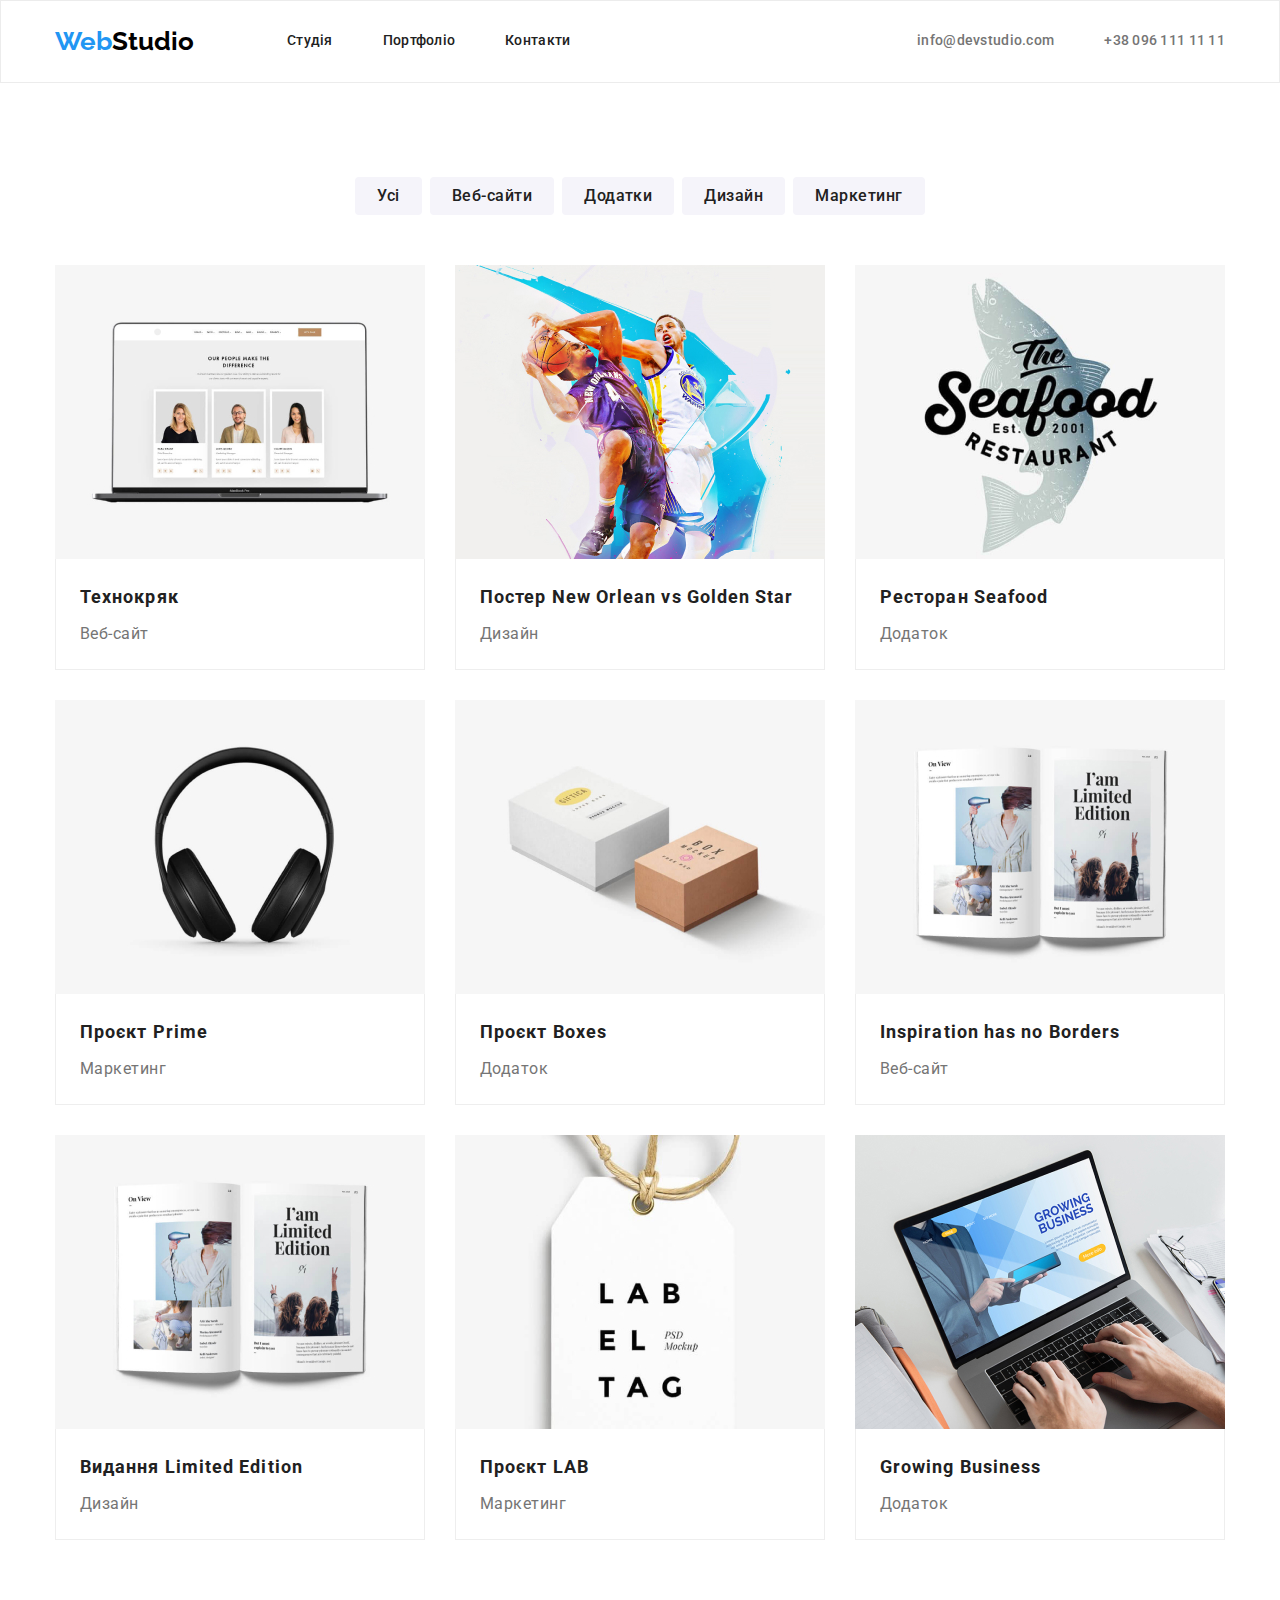
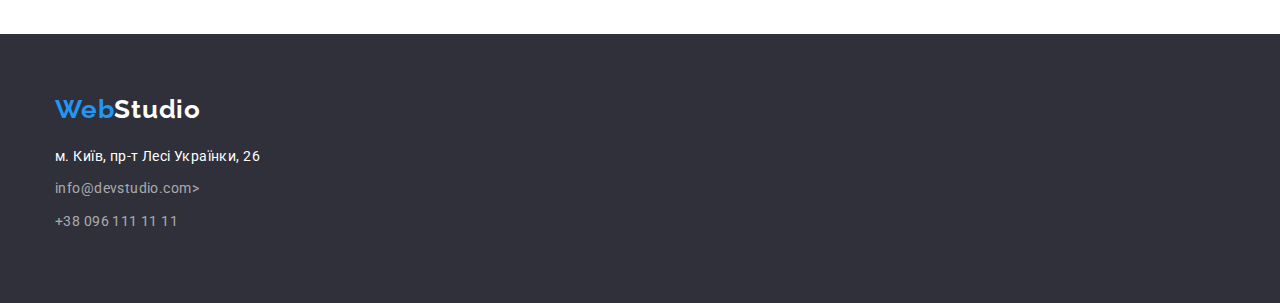
==== portfolio.html @ bd8b51ce "Clone repozitory hm3" ====
<!DOCTYPE html>
<html lang="uk">
  <head>
    <meta charset="UTF-8" />
    <meta http-equiv="X-UA-Compatible" content="IE=edge" />
    <meta name="viewport" content="width=device-width, initial-scale=1.0" />
    <title>Document</title>
    <link
      rel="stylesheet"
      href="https://cdnjs.cloudflare.com/ajax/libs/modern-normalize/1.1.0/modern-normalize.min.css"
    />
    <link rel="stylesheet" href="./css/styles.css" />
    <link rel="preconnect" href="https://fonts.googleapis.com" />
    <link rel="preconnect" href="https://fonts.gstatic.com" crossorigin />

    <link
      href="https://fonts.googleapis.com/css2?family=Raleway:wght@700&family=Roboto:wght@400;500;700;900&display=swap"
      rel="stylesheet"
    />
  </head>

  <body class="body-portfolio">
    <header class="header-portfolio">
      <div class="container">
        <div class="header-container">
          <nav class="header-nav">
            <a class="logo-link" href="#"><span class="logoweb">Web</span>Studio </a>
            <ul class="nav-links">
              <li>
                <a class="nav-link" href="./index.html">Студія</a>
              </li>
              <li>
                <a class="nav-link" href="./portfolio.html">Портфоліо</a>
              </li>
              <li>
                <a class="nav-link" href="#">Контакти</a>
              </li>
            </ul>
          </nav>

          <ul class="contact-links">
            <li><a class="contact-link" href="info@devstudio.com">info@devstudio.com</a></li>
            <li><a class="contact-link" href="tel:+380961111111">+38 096 111 11 11</a></li>
          </ul>
        </div>
      </div>
    </header>
    <main>
      <section class="section-portfolio">
        <div class="container">
          <ul class="list-buttons-portfolio">
            <li><button type="button" class="button-portfolio">Усі</button></li>
            <li><button type="button" class="button-portfolio">Веб-сайти</button></li>
            <li><button type="button" class="button-portfolio">Додатки</button></li>
            <li><button type="button" class="button-portfolio">Дизайн</button></li>
            <li><button type="button" class="button-portfolio">Маркетинг</button></li>
          </ul>

          <ul class="list-portfolio-box">
            <li class="porfolio-box">
              <a href="#1" title="Розробка веб-сайтів">
                <img src="./images/portfolio.image/web-site.jpg" alt="Ноутбук із сайтом" />
              </a>
              <div class="portfolio-text">
                <h2 class="portfolio-title">Технокряк</h2>
                <p class="portfolio-paragraph">Веб-сайт</p>
              </div>
            </li>

            <li class="porfolio-box">
              <a href="#2" title="Дизайн">
                <img
                  src="./images/portfolio.image/design.jpg"
                  alt="Постер New Orlean vs Golden Star"
                />
              </a>
              <div class="portfolio-text">
                <h2 class="portfolio-title">Постер New Orlean vs Golden Star</h2>
                <p class="portfolio-paragraph">Дизайн</p>
              </div>
            </li>

            <li class="porfolio-box">
              <a href="#3" title="Додаток">
                <img src="./images/portfolio.image/addition.jpg" alt="Ресторан Морська Їжа" />
              </a>
              <div class="portfolio-text">
                <h2 class="portfolio-title">Ресторан Seafood</h2>
                <p class="portfolio-paragraph">Додаток</p>
              </div>
            </li>

            <li class="porfolio-box">
              <a href="#4" title="Маркетинг">
                <img src="./images/portfolio.image/marketing.jpg" alt="Навушники" />
              </a>
              <div class="portfolio-text">
                <h2 class="portfolio-title">Проєкт Prime</h2>
                <p class="portfolio-paragraph">Маркетинг</p>
              </div>
            </li>

            <li class="porfolio-box">
              <a href="#5" title="Додаток">
                <img src="./images/portfolio.image/addition2.jpg" alt="Дві коробки" />
              </a>
              <div class="portfolio-text">
                <h2 class="portfolio-title">Проєкт Boxes</h2>
                <p class="portfolio-paragraph">Додаток</p>
              </div>
            </li>

            <li class="porfolio-box">
              <a href="#6" title="Веб-сайт">
                <img src="./images/portfolio.image/design2.jpg" alt="Монітор із сайтом" />
              </a>
              <div class="portfolio-text">
                <h2 class="portfolio-title">Inspiration has no Borders</h2>
                <p class="portfolio-paragraph">Веб-сайт</p>
              </div>
            </li>

            <li class="porfolio-box">
              <a href="#7" title="Дизайн">
                <img src="./images/portfolio.image/design2.jpg" alt="Відкритий журнал" />
              </a>
              <div class="portfolio-text">
                <h2 class="portfolio-title">Видання Limited Edition</h2>
                <p class="portfolio-paragraph">Дизайн</p>
              </div>
            </li>

            <li class="porfolio-box">
              <a href="#8" title="Маркетинг">
                <img src="./images/portfolio.image/marketing2.jpg" alt="Бірка LAB" />
              </a>
              <div class="portfolio-text">
                <h2 class="portfolio-title">Проєкт LAB</h2>
                <p class="portfolio-paragraph">Маркетинг</p>
              </div>
            </li>

            <li class="porfolio-box">
              <a href="#9" title="Додаток">
                <img
                  src="./images/portfolio.image/addition3.jpg"
                  alt="Відкритий ноутбук із сайтом"
                />
              </a>
              <div class="portfolio-text">
                <h2 class="portfolio-title">Growing Business</h2>
                <p class="portfolio-paragraph">Додаток</p>
              </div>
            </li>
          </ul>
        </div>
      </section>
    </main>
    <footer>
      <div class="container">
        <div class="container-footer">
          <a class="logo-link-footer" href="#"><span class="logoweb-footer">Web</span>Studio </a>
          <ul class="contact-links-footer">
            <li class="link-address">м. Київ, пр-т Лесі Українки, 26</li>
            <li class="contact-link-footer">info@devstudio.com></li>
            <li class="contact-link-footer">+38 096 111 11 11</li>
          </ul>
        </div>
      </div>
    </footer>
  </body>
</html>
---- css/styles.css ----
:root {
  --color-primary: #212121;
  --color-backgorund: #f5f4fa;
  --color-brand: #2f303a;
  --color-text: #757575;
  --color-backgorund2: #f5f5f5;
}
h1,
h2,
h3,
h4,
h5,
h6,
p,
ul {
  margin: 0;
  padding: 0;
}

*,
*::before,
*::after {
  box-sizing: border-box;
}
img {
  display: block;
  max-width: 100%;
  height: auto;
}

body {
  color: var(--color-primary);
  font-family: 'Roboto', sans-serif;
  font-size: 16px;
  font-weight: 400;
  background-color: #fff;
}
section {
  padding: 94px 0;
}

.container {
  width: 100%;
  max-width: 1200px;
  padding: 0 15px;
  margin: 0 auto;
}
header {
  padding: 25px 0;
  background-color: #fff;
}
.header-container {
  display: flex;
  align-items: center;
  justify-content: space-between;
}
.header-nav {
  display: flex;
  flex-grow: 1;
  align-items: center;
}

.logo-link {
  color: #000000;
  font-family: 'Raleway', sans-serif;
  font-weight: 700;
  font-size: 26px;
  line-height: 1.19;
  text-decoration: none;
}
.logoweb {
  color: #2196f3;
}
.nav-links {
  display: flex;
  gap: 50px;
  margin-left: 93px;

  font-weight: 500;
  font-size: 14px;
  line-height: 1.14;
  letter-spacing: 0.02em;
  list-style-type: none;
}

.nav-link {
  color: var(--color-primary);
  text-decoration: none;
}

.nav-links .nav-link:hover {
  color: #2196f3;
}
.nav-links .nav-link:focus {
  color: #2196f3;
}
.contact-links {
  display: flex;
  gap: 50px;
  font-weight: 500;
  font-size: 14px;
  line-height: 1.14;
  letter-spacing: 0.02em;
  list-style-type: none;
}
.contact-link {
  color: var(--color-text);
  text-decoration: none;
}
.contact-links .contact-link:hover {
  color: #2196f3;
}
.contact-links .contact-link:focus {
  color: #2196f3;
}
.main-section-button {
  padding: 200px 0;
  background-color: var(--color-brand);
}
.container-main-button {
  text-align: center;
}
.main-text-button {
  margin: 0 auto;
  max-width: 696px;
  font-weight: 900;
  font-size: 44px;
  line-height: 1.36;
  letter-spacing: 0.06em;
  text-transform: uppercase;
  color: #fff;
}
.main-button {
  margin-top: 30px;
  padding: 10px 32px;
  font-weight: 700;
  font-size: 16px;
  line-height: 1.87;
  letter-spacing: 0.06em;
  color: #fff;
  background-color: #2196f3;
  border: none;
  border-radius: 4px;
}
.main-button:hover {
  background-color: #188ce8;
  color: #fff;
}
.main-text-section {
  background-color: #fff;
  padding-bottom: initial;
}
.main-text {
  display: flex;
  gap: 30px;
  flex-basis: calc((100%-90px) / 4);
}

.main-text {
  list-style-type: none;
}
.main-text-title {
  margin-bottom: 10px;
  font-weight: 700;
  font-size: 14px;
  line-height: 1.14;
  letter-spacing: 0.03em;
  text-transform: uppercase;
  text-decoration: none;
  color: var(--color-primary);
}
.main-text-paragraph {
  font-size: 14px;
  line-height: 1.71;
  letter-spacing: 0.03em;
  color: var(--color-text);
  text-decoration: none;
}

.main-section-whatwedoing {
  display: flex;
  gap: 30px;
  flex-basis: calc((100%-90px) / 3);
  justify-content: center;
  list-style-type: none;
  background-color: #fff;
}
.container-main-whatwedoings {
  text-align: center;
}
.text-whatwedoing {
  margin-bottom: 50px;
  font-weight: 700;
  font-size: 36px;
  line-height: 1.16;
  letter-spacing: 0.03em;
  color: var(--color-primary);
}
.section-list-teams {
  background-color: var(--color-backgorund);
}
.list-teams-block {
  display: flex;
  gap: 30px;
  flex-basis: calc((100%-90px) / 4);
  justify-content: center;
  list-style-type: none;
}
.team-title {
  text-align: center;
  margin-bottom: 50px;
  font-weight: 700;
  font-size: 36px;
  line-height: 1.16;
  letter-spacing: 0.03em;
  color: var(--color-primary);
}
.list-team {
  margin-bottom: 10px;
  text-align: center;
  font-weight: 500;
  font-size: 16px;
  line-height: 1.18;
  letter-spacing: 0.03em;
  color: var(--color-primary);
}
.list-team-text {
  text-align: center;
  font-size: 16px;
  line-height: 1.18;
  letter-spacing: 0.03em;
  color: var(--color-text);
}
.list-teams {
  background-color: #fff;
  box-shadow: 0px 1px 3px rgba(0, 0, 0, 0.12), 0px 1px 1px rgba(0, 0, 0, 0.14),
    0px 2px 1px rgba(0, 0, 0, 0.2);
  border-radius: 0px 0px 4px 4px;
}
.team-text {
  padding: 30px 0;
}
footer {
  padding: 60px 0;
  background-color: var(--color-brand);
}

.logo-link-footer {
  padding-top: 60px;

  color: #fff;
  font-family: 'Raleway', sans-serif;
  font-weight: 700;
  font-size: 26px;
  line-height: 1.19;
  letter-spacing: 0.03em;
  text-decoration: none;
}
.logoweb-footer {
  color: #2196f3;
}
.link-address {
  margin-bottom: 9px;
  font-size: 14px;
  line-height: 1.71;
  letter-spacing: 0.03em;
  color: #fff;
}
.contact-links-footer {
  margin-top: 20px;
  list-style-type: none;
}
.contact-link-footer {
  margin: 9px 0;
  font-size: 14px;
  line-height: 1.71;
  letter-spacing: 0.03em;
  color: rgba(255, 255, 255, 0.6);
}
.header-portfolio {
  border: 1px solid #ececec;
}
.container-section-portfolio {
  text-align: center;
}

.button-portfolio {
  padding: 6px 22px;
  font-weight: 500;
  font-size: 16px;
  line-height: 1.62;
  letter-spacing: 0.03em;
  color: var(--color-primary);
  background: var(--color-backgorund);
  border-radius: 4px;
  border: none;
}
.button-portfolio:focus {
  background-color: #2196f3;
  color: #fff;
}
.button-portfolio:hover {
  background-color: #2196f3;
  color: #fff;
}

.list-buttons-portfolio {
  display: flex;
  justify-content: center;
  gap: 8px;
  list-style-type: none;
}

.list-portfolio-box {
  display: flex;
  list-style-type: none;
  margin-top: 50px;
  gap: 30px;
  flex-wrap: wrap;
}
.porfolio-box {
  box-sizing: border-box;
  background: #ffffff;
}
.portfolio-title {
  margin-bottom: 4px;
  font-weight: 700;
  font-size: 18px;
  line-height: 2;
  letter-spacing: 0.06em;
  color: var(--color-primary);
}
.portfolio-paragraph {
  font-size: 16px;
  line-height: 1.87;
  letter-spacing: 0.03em;
  color: var(--color-text);
}
.portfolio-text {
  border-left: 1px solid #eeeeee;
  border-right: 1px solid #eeeeee;
  border-bottom: 1px solid #eeeeee;
  padding: 20px 24px;
}
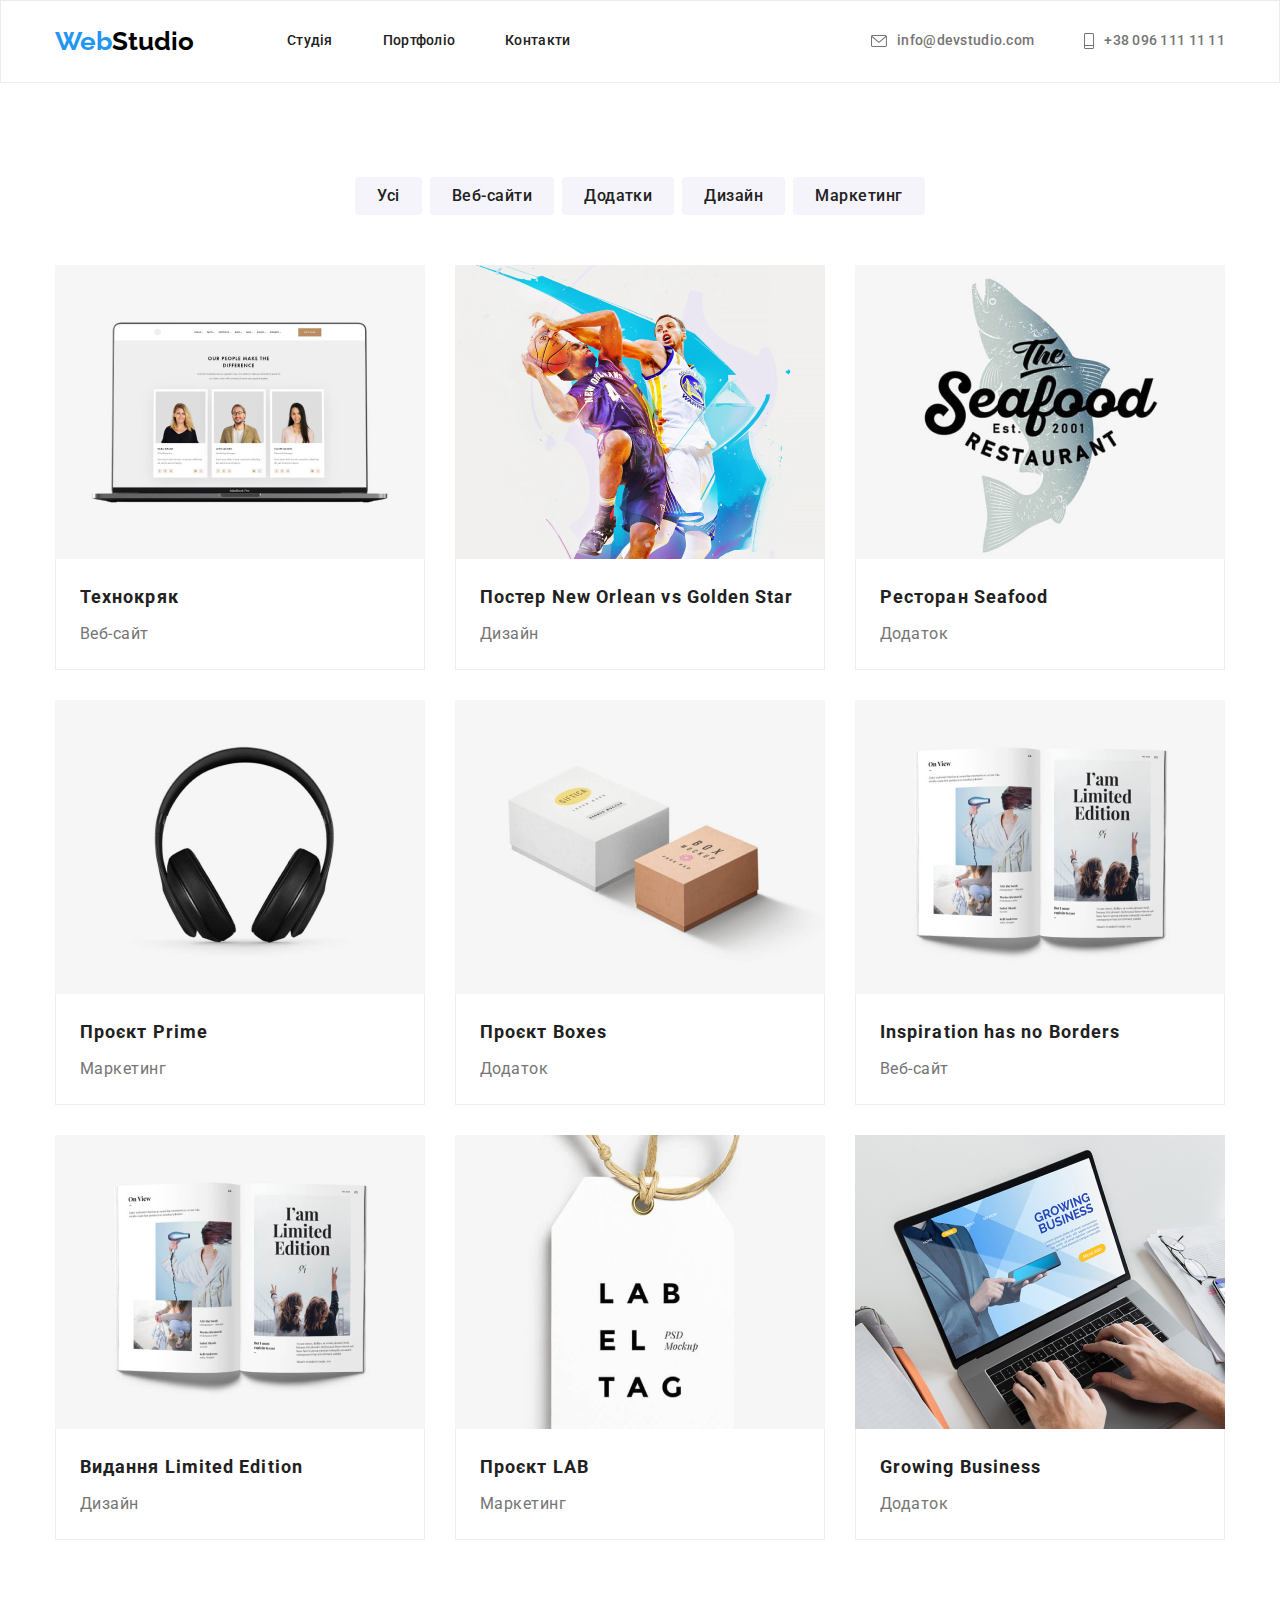
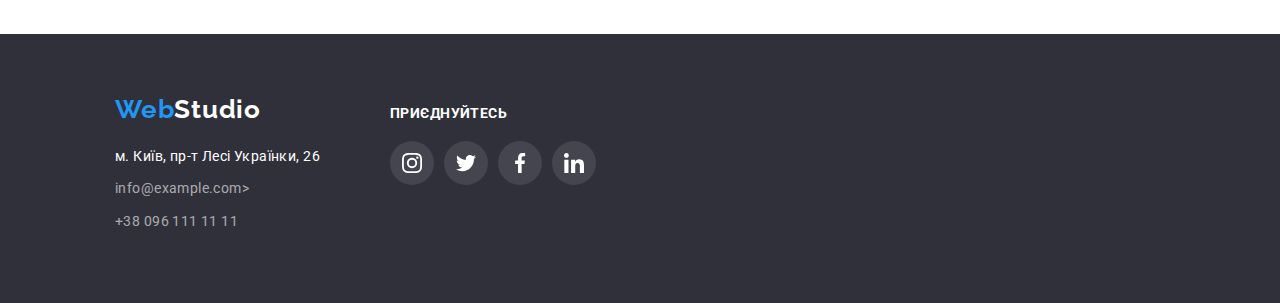
==== commit ee04e867: "End hm4" ====
--- a/portfolio.html
+++ b/portfolio.html
@@ -39,8 +39,27 @@
           </nav>
 
           <ul class="contact-links">
-            <li><a class="contact-link" href="info@devstudio.com">info@devstudio.com</a></li>
-            <li><a class="contact-link" href="tel:+380961111111">+38 096 111 11 11</a></li>
+            <li class="contact-links-list">
+              <a class="contact-link" href="info@devstudio.com">
+                <div class="contact-links-img">
+                  <svg width="16" height="12">
+                    <use href="./images/icons.svg#icon-envelope"></use>
+                  </svg>
+                </div>
+                info@devstudio.com
+              </a>
+            </li>
+          
+            <li class="contact-links-list">
+              <a class="contact-link" href="tel:+380961111111">
+                <div class="contact-links-img">
+                  <svg width="10" height="16">
+                    <use href="./images/icons.svg#icon-phone"></use>
+                  </svg>
+                </div>
+                +38 096 111 11 11
+              </a>
+            </li>
           </ul>
         </div>
       </div>
@@ -156,17 +175,55 @@
         </div>
       </section>
     </main>
-    <footer>
-      <div class="container">
-        <div class="container-footer">
-          <a class="logo-link-footer" href="#"><span class="logoweb-footer">Web</span>Studio </a>
-          <ul class="contact-links-footer">
-            <li class="link-address">м. Київ, пр-т Лесі Українки, 26</li>
-            <li class="contact-link-footer">info@devstudio.com></li>
-            <li class="contact-link-footer">+38 096 111 11 11</li>
-          </ul>
-        </div>
-      </div>
-    </footer>
+        <footer>
+          <div class="container">
+            <div class="container-footer-wrapper">
+              <div class="container-footer">
+                <a class="logo-link-footer" href="#"><span class="logoweb-footer">Web</span>Studio </a>
+                <ul class="contact-links-footer">
+                  <li class="link-address">м. Київ, пр-т Лесі Українки, 26</li>
+                  <li class="contact-link-footer">info@example.com></li>
+                  <li class="contact-link-footer">+38 096 111 11 11</li>
+                </ul>
+              </div>
+              <div class="container-soc-links-footer">
+                <p class="soc-link-text">приєднуйтесь</p>
+                <div class="soc-links-footer">
+                  <ul class="soc-links">
+                    <li class="soc-link">
+                      <a href="#" class="footer-soc-link">
+                        <svg class="footer-net-icon" width="20" height="20">
+                          <use href="./images/icons.svg#icon-instagram"></use>
+                        </svg>
+                      </a>
+                    </li>
+                    <li class="soc-link">
+                      <a href="#" class="footer-soc-link">
+                        <svg class="footer-net-icon" width="20" height="20">
+                          <use href="./images/icons.svg#icon-twitter"></use>
+                        </svg>
+                      </a>
+                    </li>
+                    <li class="soc-link">
+                      <a href="#" class="footer-soc-link">
+                        <svg class="footer-net-icon" width="20" height="20">
+                          <use href="./images/icons.svg#icon-facebook"></use>
+                        </svg>
+                      </a>
+                    </li>
+                    <li class="soc-link">
+                      <a href="#" class="footer-soc-link">
+                        <svg class="footer-net-icon" width="20" height="20">
+                          <use href="./images/icons.svg#icon-linkedin"></use>
+                        </svg>
+                      </a>
+                    </li>
+                  </ul>
+                </div>
+              </div>
+            </div>
+        
+          </div>
+        </footer>
   </body>
 </html>
--- a/css/styles.css
+++ b/css/styles.css
@@ -4,6 +4,8 @@
   --color-brand: #2f303a;
   --color-text: #757575;
   --color-backgorund2: #f5f5f5;
+  --color-soc-link: #afb1b8;
+  --color-focus: #2196f3;
 }
 h1,
 h2,
@@ -16,6 +18,9 @@
   margin: 0;
   padding: 0;
 }
+ul {
+  list-style-type: none;
+}
 
 *,
 *::before,
@@ -80,7 +85,6 @@
   font-size: 14px;
   line-height: 1.14;
   letter-spacing: 0.02em;
-  list-style-type: none;
 }
 
 .nav-link {
@@ -92,7 +96,7 @@
   color: #2196f3;
 }
 .nav-links .nav-link:focus {
-  color: #2196f3;
+  color: var(--color-focus);
 }
 .contact-links {
   display: flex;
@@ -101,21 +105,39 @@
   font-size: 14px;
   line-height: 1.14;
   letter-spacing: 0.02em;
-  list-style-type: none;
-}
+}
+
+.contact-links-img {
+  display: flex;
+  justify-content: center;
+  align-items: center;
+  fill: var(--color-text);
+  margin-right: 10px;
+}
+.contact-link:hover .contact-links-img {
+  fill: var(--color-focus);
+}
+
 .contact-link {
+  display: flex;
+  justify-content: center;
+  align-items: center;
   color: var(--color-text);
   text-decoration: none;
-}
-.contact-links .contact-link:hover {
-  color: #2196f3;
-}
-.contact-links .contact-link:focus {
-  color: #2196f3;
+  cursor: pointer;
+}
+.contact-link:hover {
+  color: var(--color-focus);
+}
+.contact-link:focus {
+  color: var(--color-focus);
 }
 .main-section-button {
+  background-position: center;
+  background-repeat: no-repeat;
   padding: 200px 0;
-  background-color: var(--color-brand);
+  background-image: url(/images/studio.image/backgroundimage.jpg);
+  background-color: rgba(47, 48, 58, 0.4);
 }
 .container-main-button {
   text-align: center;
@@ -156,8 +178,14 @@
   flex-basis: calc((100%-90px) / 4);
 }
 
-.main-text {
-  list-style-type: none;
+.main-text-img {
+  display: flex;
+  justify-content: center;
+  align-items: center;
+  width: 270px;
+  height: 120px;
+  margin-bottom: 10px;
+  background-color: var(--color-backgorund);
 }
 .main-text-title {
   margin-bottom: 10px;
@@ -182,7 +210,7 @@
   gap: 30px;
   flex-basis: calc((100%-90px) / 3);
   justify-content: center;
-  list-style-type: none;
+
   background-color: #fff;
 }
 .container-main-whatwedoings {
@@ -204,7 +232,6 @@
   gap: 30px;
   flex-basis: calc((100%-90px) / 4);
   justify-content: center;
-  list-style-type: none;
 }
 .team-title {
   text-align: center;
@@ -225,6 +252,7 @@
   color: var(--color-primary);
 }
 .list-team-text {
+  margin-bottom: 16px;
   text-align: center;
   font-size: 16px;
   line-height: 1.18;
@@ -240,8 +268,60 @@
 .team-text {
   padding: 30px 0;
 }
+
+.net-list {
+  display: flex;
+  justify-content: center;
+  gap: 10px;
+}
+.net-link {
+  width: 44px;
+  height: 44px;
+  display: flex;
+  align-items: center;
+  justify-content: center;
+  background-color: #fff;
+  border-radius: 50%;
+}
+.net-link {
+  fill: var(--color-soc-link);
+}
+.net-link:hover {
+  fill: #fff;
+  background-color: var(--color-focus);
+}
+
+.permanent-clients-title {
+  margin-bottom: 50px;
+  font-weight: 700;
+  font-size: 36px;
+  line-height: 1.16;
+  text-align: center;
+  letter-spacing: 0.03em;
+}
+.permanent-clients-block {
+  display: flex;
+  justify-content: center;
+  gap: 30px;
+}
+
+.permanent-clients-link {
+  width: 170px;
+  height: 92px;
+  display: flex;
+  align-items: center;
+  justify-content: center;
+  fill: #afb1b8;
+  border: 1px solid #afb1b8;
+  border-radius: 4px;
+}
+.permanent-clients-link:hover {
+  fill: var(--color-focus);
+  border-color: var(--color-focus);
+}
+
 footer {
-  padding: 60px 0;
+  /* padding: 60px 0; */
   background-color: var(--color-brand);
 }
 
@@ -268,7 +348,6 @@
 }
 .contact-links-footer {
   margin-top: 20px;
-  list-style-type: none;
 }
 .contact-link-footer {
   margin: 9px 0;
@@ -277,11 +356,52 @@
   letter-spacing: 0.03em;
   color: rgba(255, 255, 255, 0.6);
 }
+.container-soc-links-footer{
+  align-items: baseline;
+  margin-left: 70px;
+}
+.container-footer-wrapper{
+  align-items: baseline;
+  display: flex;
+  padding: 60px;
+}
+.soc-link-text{
+  color: #fff;
+  font-style: normal;
+    font-weight: 700;
+    font-size: 14px;
+    line-height: 16px;
+    letter-spacing: 0.03em;
+    text-transform: uppercase;
+    margin-bottom: 20px;
+    
+}
+.soc-links{
+  display: flex;
+  gap: 10px;
+}
+.footer-soc-link{
+  width: 44px;
+    height: 44px;
+    display: flex;
+    align-items: center;
+    justify-content: center;
+    background-color: rgba(255, 255, 255, 0.1);;
+    border-radius: 50%;
+}
+.footer-net-icon{
+  fill: #fff;
+}
+.footer-soc-link:hover{
+  fill: #fff;
+  background-color: var(--color-focus);
+}
+
+
+
+
 .header-portfolio {
   border: 1px solid #ececec;
-}
-.container-section-portfolio {
-  text-align: center;
 }
 
 .button-portfolio {
@@ -296,7 +416,7 @@
   border: none;
 }
 .button-portfolio:focus {
-  background-color: #2196f3;
+  background-color: var(--color-focus);
   color: #fff;
 }
 .button-portfolio:hover {
@@ -308,12 +428,10 @@
   display: flex;
   justify-content: center;
   gap: 8px;
-  list-style-type: none;
 }
 
 .list-portfolio-box {
   display: flex;
-  list-style-type: none;
   margin-top: 50px;
   gap: 30px;
   flex-wrap: wrap;
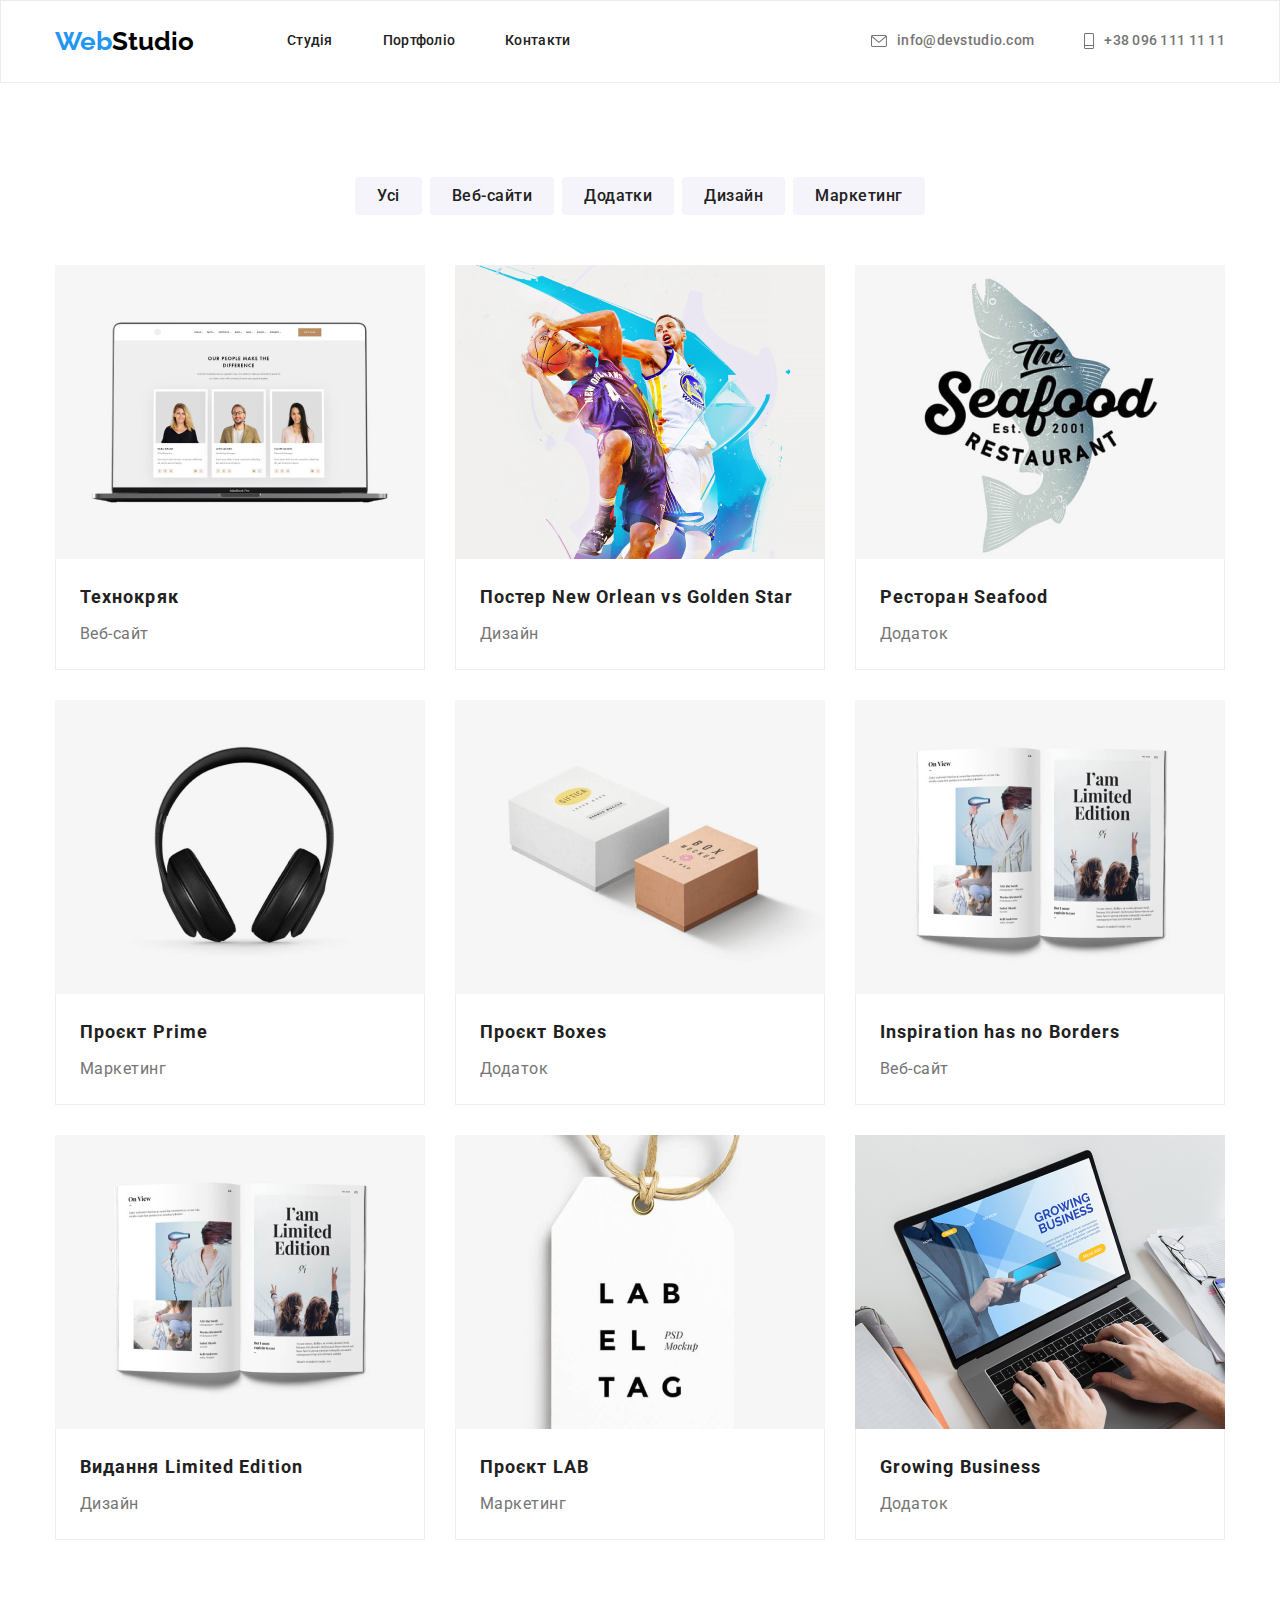
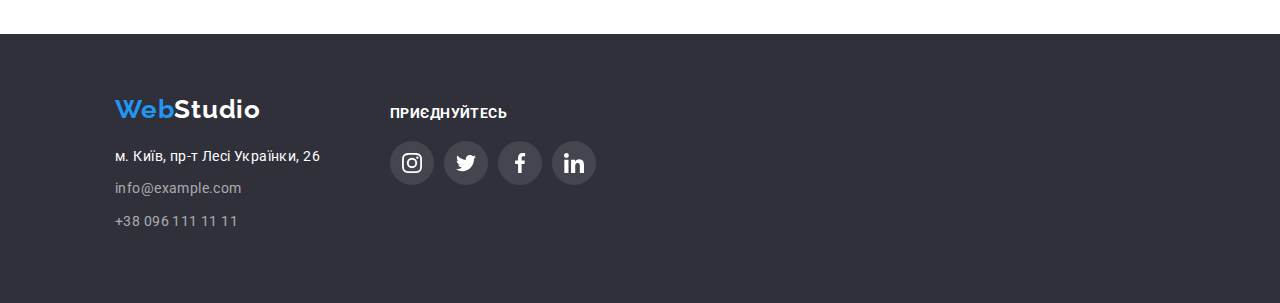
==== commit 6dc95f4c: "fix" ====
--- a/portfolio.html
+++ b/portfolio.html
@@ -182,7 +182,7 @@
                 <a class="logo-link-footer" href="#"><span class="logoweb-footer">Web</span>Studio </a>
                 <ul class="contact-links-footer">
                   <li class="link-address">м. Київ, пр-т Лесі Українки, 26</li>
-                  <li class="contact-link-footer">info@example.com></li>
+                  <li class="contact-link-footer">info@example.com</li>
                   <li class="contact-link-footer">+38 096 111 11 11</li>
                 </ul>
               </div>
--- a/css/styles.css
+++ b/css/styles.css
@@ -136,7 +136,7 @@
   background-position: center;
   background-repeat: no-repeat;
   padding: 200px 0;
-  background-image: url(/images/studio.image/backgroundimage.jpg);
+  background-image: url(../images/studio.image/backgroundimage.jpg);
   background-color: rgba(47, 48, 58, 0.4);
 }
 .container-main-button {
